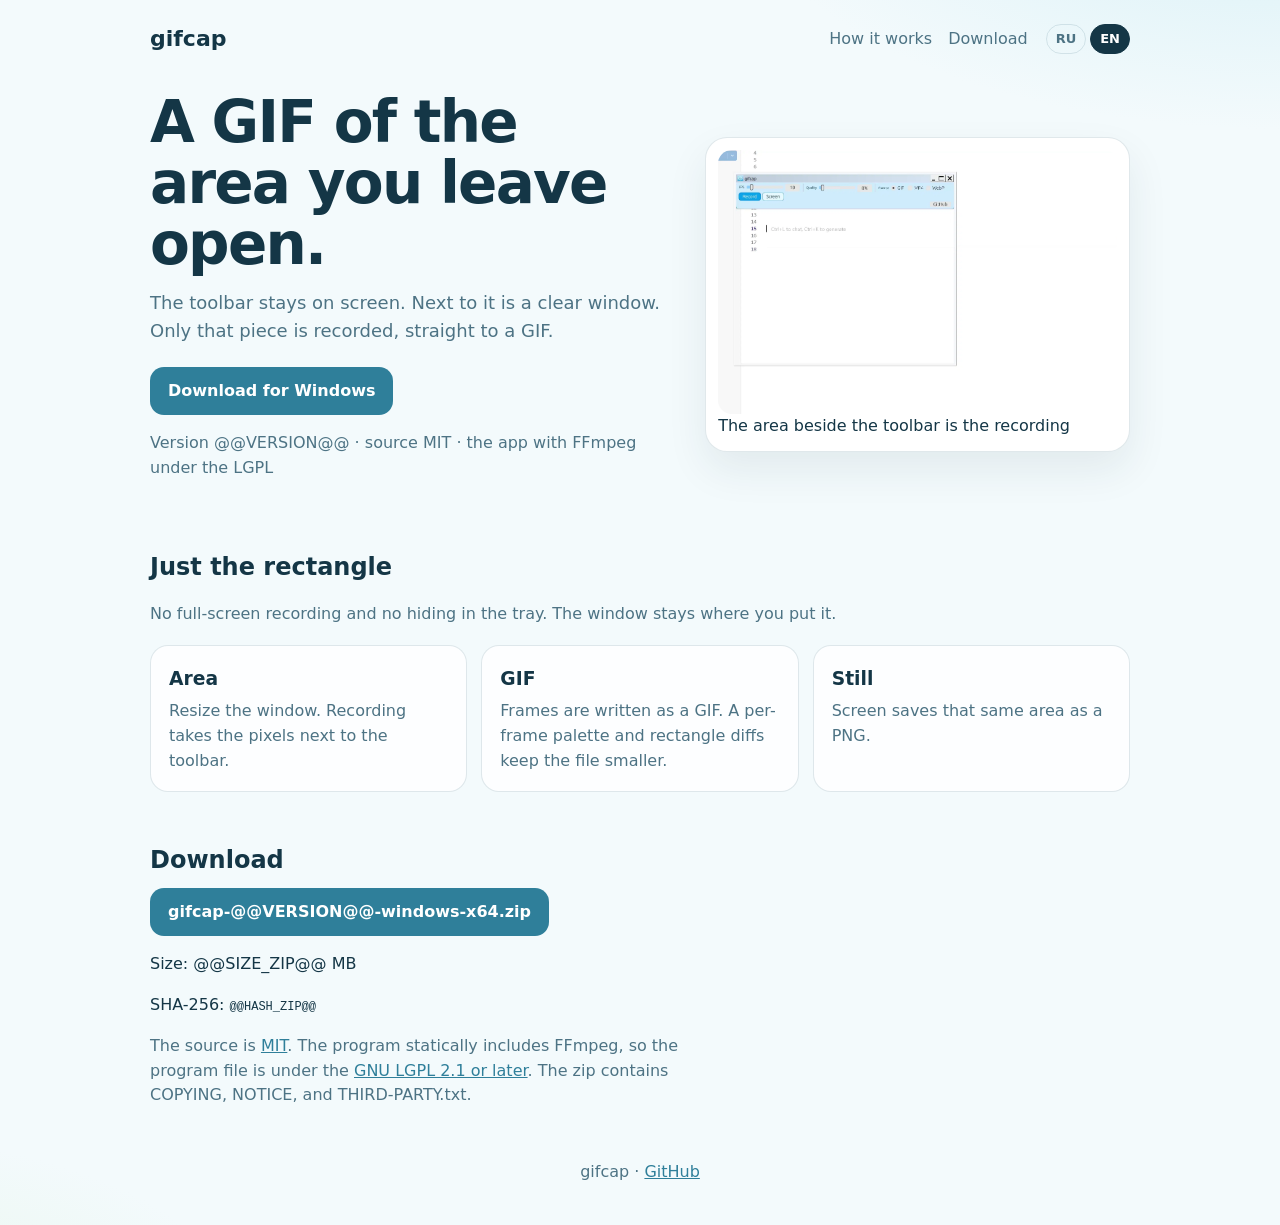
==== site/index.html @ 47cbdba3 "Keep gifcap to GIF of the framed area and publish it like a small release. Full-screen recording, th" ====
<!DOCTYPE html>
<html lang="ru" data-size-unit="МБ">
<head>
  <meta charset="UTF-8">
  <meta name="viewport" content="width=device-width, initial-scale=1">
  <title>gifcap — запись GIF выбранной области экрана</title>
  <meta name="description" content="gifcap записывает GIF той области экрана, которую вы оставили рядом с панелью. Маленькая программа для Windows, без записи всего экрана.">
  <meta name="robots" content="index, follow">
  <link rel="canonical" href="https://machine202502.github.io/gifcap/">
  <link rel="alternate" hreflang="ru" href="https://machine202502.github.io/gifcap/">
  <link rel="alternate" hreflang="en" href="https://machine202502.github.io/gifcap/en/">
  <link rel="alternate" hreflang="x-default" href="https://machine202502.github.io/gifcap/en/">
  <meta property="og:title" content="gifcap — запись GIF выбранной области">
  <meta property="og:description" content="Обведите участок экрана и получите GIF. Windows.">
  <meta property="og:url" content="https://machine202502.github.io/gifcap/">
  <meta property="og:image" content="https://machine202502.github.io/gifcap/assets/screenshot.webp">
  <link rel="stylesheet" href="styles.css">
  <script>
    (function () {
      var chosen = null;
      try { chosen = localStorage.getItem("gifcap-lang"); } catch (e) {}
      var want = chosen === "ru" || chosen === "en" ? chosen : null;
      if (!want) {
        var langs = navigator.languages || [navigator.language || "en"];
        want = "en";
        for (var i = 0; i < langs.length; i++) {
          var tag = String(langs[i]).toLowerCase();
          if (tag.indexOf("ru") === 0) { want = "ru"; break; }
          if (tag.indexOf("en") === 0) { want = "en"; break; }
        }
      }
      var here = document.documentElement.lang.indexOf("ru") === 0 ? "ru" : "en";
      var bot = /bot|crawl|spider|slurp|facebookexternalhit|preview/i.test(navigator.userAgent);
      if (!bot && want !== here) location.replace(here === "ru" ? "en/" : "../");
    })();
  </script>
</head>
<body>
  <header class="nav">
    <a class="brand" href="#top">gifcap</a>
    <nav class="nav-links">
      <a href="#how">Как это работает</a>
      <a href="#download">Скачать</a>
    </nav>
    <nav class="langs" aria-label="Язык">
      <a href="./" hreflang="ru" lang="ru" data-lang-set="ru" aria-current="true">RU</a>
      <a href="en/" hreflang="en" lang="en" data-lang-set="en">EN</a>
    </nav>
  </header>
  <main id="top">
    <section class="hero">
      <div>
        <h1>GIF той области, которую вы оставили.</h1>
        <p class="lead">Панель остаётся на экране. Под ней или над ней — прозрачное окно. Записывается только этот кусок, сразу в GIF.</p>
        <a class="btn" data-dl-zip href="https://github.com/machine202502/gifcap/releases/latest/download/gifcap-@@VERSION@@-windows-x64.zip">Скачать для Windows</a>
        <p class="hint">Версия <span data-version>@@VERSION@@</span> · исходники MIT · программа с FFmpeg под LGPL</p>
      </div>
      <figure class="shot">
        <img src="assets/screenshot.webp" alt="Окно gifcap: панель сверху и область записи под ней">
        <figcaption>Область под панелью и есть запись</figcaption>
      </figure>
    </section>
    <section class="section" id="how">
      <h2>Только нужный прямоугольник</h2>
      <p class="section-sub">Нет записи всего экрана и нет сворачивания в трей. Окно остаётся там, куда вы его поставили.</p>
      <div class="cards">
        <article class="card"><h3>Область</h3><p>Измените размер окна. Запись берёт пиксели рядом с панелью.</p></article>
        <article class="card"><h3>GIF</h3><p>Кадры сразу пишутся в GIF. Палитра и прямоугольные отличия держат файл меньше без мыла.</p></article>
        <article class="card"><h3>Снимок</h3><p>Кнопка Screen сохраняет ту же область как PNG.</p></article>
      </div>
    </section>
    <section class="section" id="download">
      <h2>Скачать</h2>
      <div class="dl">
        <a class="btn" data-dl-zip href="https://github.com/machine202502/gifcap/releases/latest/download/gifcap-@@VERSION@@-windows-x64.zip">gifcap-<span data-version>@@VERSION@@</span>-windows-x64.zip</a>
        <p>Размер: <span data-size-zip>@@SIZE_ZIP@@ МБ</span></p>
        <p>SHA-256: <span class="hash" data-hash-zip>@@HASH_ZIP@@</span></p>
        <p class="license-note">Исходный код — <a href="https://github.com/machine202502/gifcap/blob/main/LICENSE">MIT</a>. В программе статически собран FFmpeg, поэтому файл программы под <a href="https://www.gnu.org/licenses/old-licenses/lgpl-2.1.html">GNU LGPL 2.1 или новее</a>. В архиве лежат COPYING, NOTICE и THIRD-PARTY.txt.</p>
      </div>
    </section>
  </main>
  <footer class="footer">gifcap · <a href="https://github.com/machine202502/gifcap">GitHub</a></footer>
  <script src="app.js"></script>
</body>
</html>
---- site/styles.css ----
:root {
  --bg: #f3fafc;
  --ink: #143646;
  --soft: #4d7384;
  --card: #ffffff;
  --line: rgba(61, 111, 134, 0.16);
  --accent: #2f7f9a;
}
* { box-sizing: border-box; }
body {
  margin: 0;
  font-family: "Segoe UI", system-ui, sans-serif;
  color: var(--ink);
  background:
    radial-gradient(900px 420px at 100% -10%, #d7f0f6, transparent 60%),
    radial-gradient(700px 380px at -10% 110%, #e7f6ea, transparent 55%),
    var(--bg);
  line-height: 1.55;
}
a { color: var(--accent); }
.nav, main, .footer { width: min(980px, calc(100% - 32px)); margin: 0 auto; }
.nav {
  display: flex;
  align-items: center;
  gap: 18px;
  padding: 22px 0 8px;
}
.brand { font-weight: 750; font-size: 22px; color: inherit; text-decoration: none; }
.nav-links { display: flex; gap: 16px; margin-left: auto; }
.nav-links a { color: var(--soft); text-decoration: none; }
.langs { display: flex; gap: 4px; }
.langs a {
  text-decoration: none;
  color: var(--soft);
  border: 1px solid var(--line);
  border-radius: 999px;
  padding: 4px 9px;
  font-size: 13px;
  font-weight: 700;
}
.langs a[aria-current="true"] { background: var(--ink); color: white; border-color: var(--ink); }
.hero { display: grid; grid-template-columns: 1.1fr 0.9fr; gap: 36px; align-items: center; padding: 28px 0 10px; }
h1 { font-size: clamp(36px, 5vw, 58px); line-height: 1.05; letter-spacing: -0.03em; margin: 0 0 14px; }
.lead { color: var(--soft); font-size: 18px; margin: 0 0 22px; }
.btn {
  display: inline-flex;
  align-items: center;
  justify-content: center;
  background: var(--accent);
  color: white;
  text-decoration: none;
  border-radius: 14px;
  padding: 12px 18px;
  font-weight: 700;
}
.hint, .section-sub, .license-note, .footer { color: var(--soft); }
.shot {
  margin: 0;
  background: var(--card);
  border: 1px solid var(--line);
  border-radius: 22px;
  padding: 12px;
  box-shadow: 0 18px 40px rgba(20, 54, 70, 0.08);
}
.shot img { width: 100%; border-radius: 14px; display: block; cursor: zoom-in; }
.section { padding: 42px 0 8px; }
.section h2 { margin: 0 0 8px; }
.cards { display: grid; grid-template-columns: repeat(3, 1fr); gap: 14px; margin-top: 18px; }
.card { background: rgba(255,255,255,0.8); border: 1px solid var(--line); border-radius: 18px; padding: 18px; }
.card h3 { margin: 0 0 6px; }
.card p { margin: 0; color: var(--soft); }
.dl { max-width: 560px; }
.hash { font-family: Consolas, monospace; font-size: 12px; word-break: break-all; }
.footer { padding: 28px 0 40px; text-align: center; }
.lightbox {
  width: 100vw; height: 100vh; max-width: none; margin: 0; border: 0; background: transparent; padding: 0;
}
.lightbox[open] { display: grid; place-items: center; }
.lightbox::backdrop { background: rgba(12, 28, 36, 0.78); backdrop-filter: blur(12px); }
.lightbox img { max-width: min(960px, calc(100vw - 40px)); max-height: calc(100vh - 80px); border-radius: 16px; }
.lightbox figcaption { color: #f4fbfd; text-align: center; margin-top: 10px; }
@media (max-width: 800px) {
  .hero, .cards { grid-template-columns: 1fr; }
  .nav-links { display: none; }
}
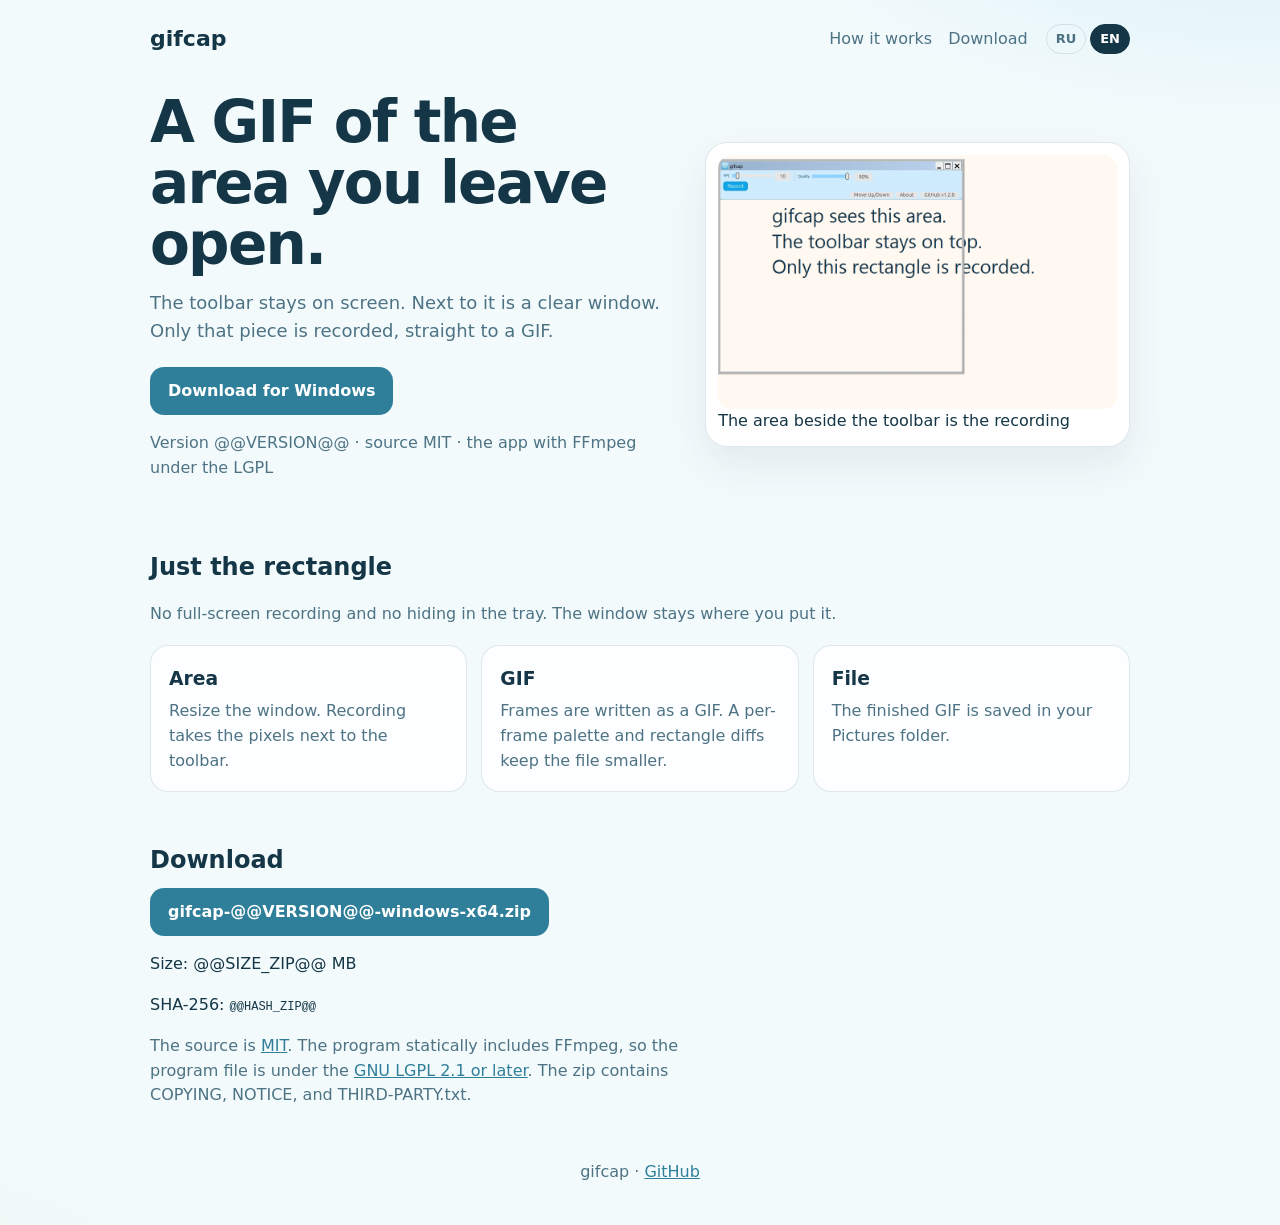
==== commit c1707988: "Describe gifcap as GIF recording of the framed area. The site no longer offers a still-image capture" ====
--- a/site/index.html
+++ b/site/index.html
@@ -66,7 +66,7 @@
       <div class="cards">
         <article class="card"><h3>Область</h3><p>Измените размер окна. Запись берёт пиксели рядом с панелью.</p></article>
         <article class="card"><h3>GIF</h3><p>Кадры сразу пишутся в GIF. Палитра и прямоугольные отличия держат файл меньше без мыла.</p></article>
-        <article class="card"><h3>Снимок</h3><p>Кнопка Screen сохраняет ту же область как PNG.</p></article>
+        <article class="card"><h3>Файл</h3><p>Готовый GIF появляется в папке «Изображения».</p></article>
       </div>
     </section>
     <section class="section" id="download">
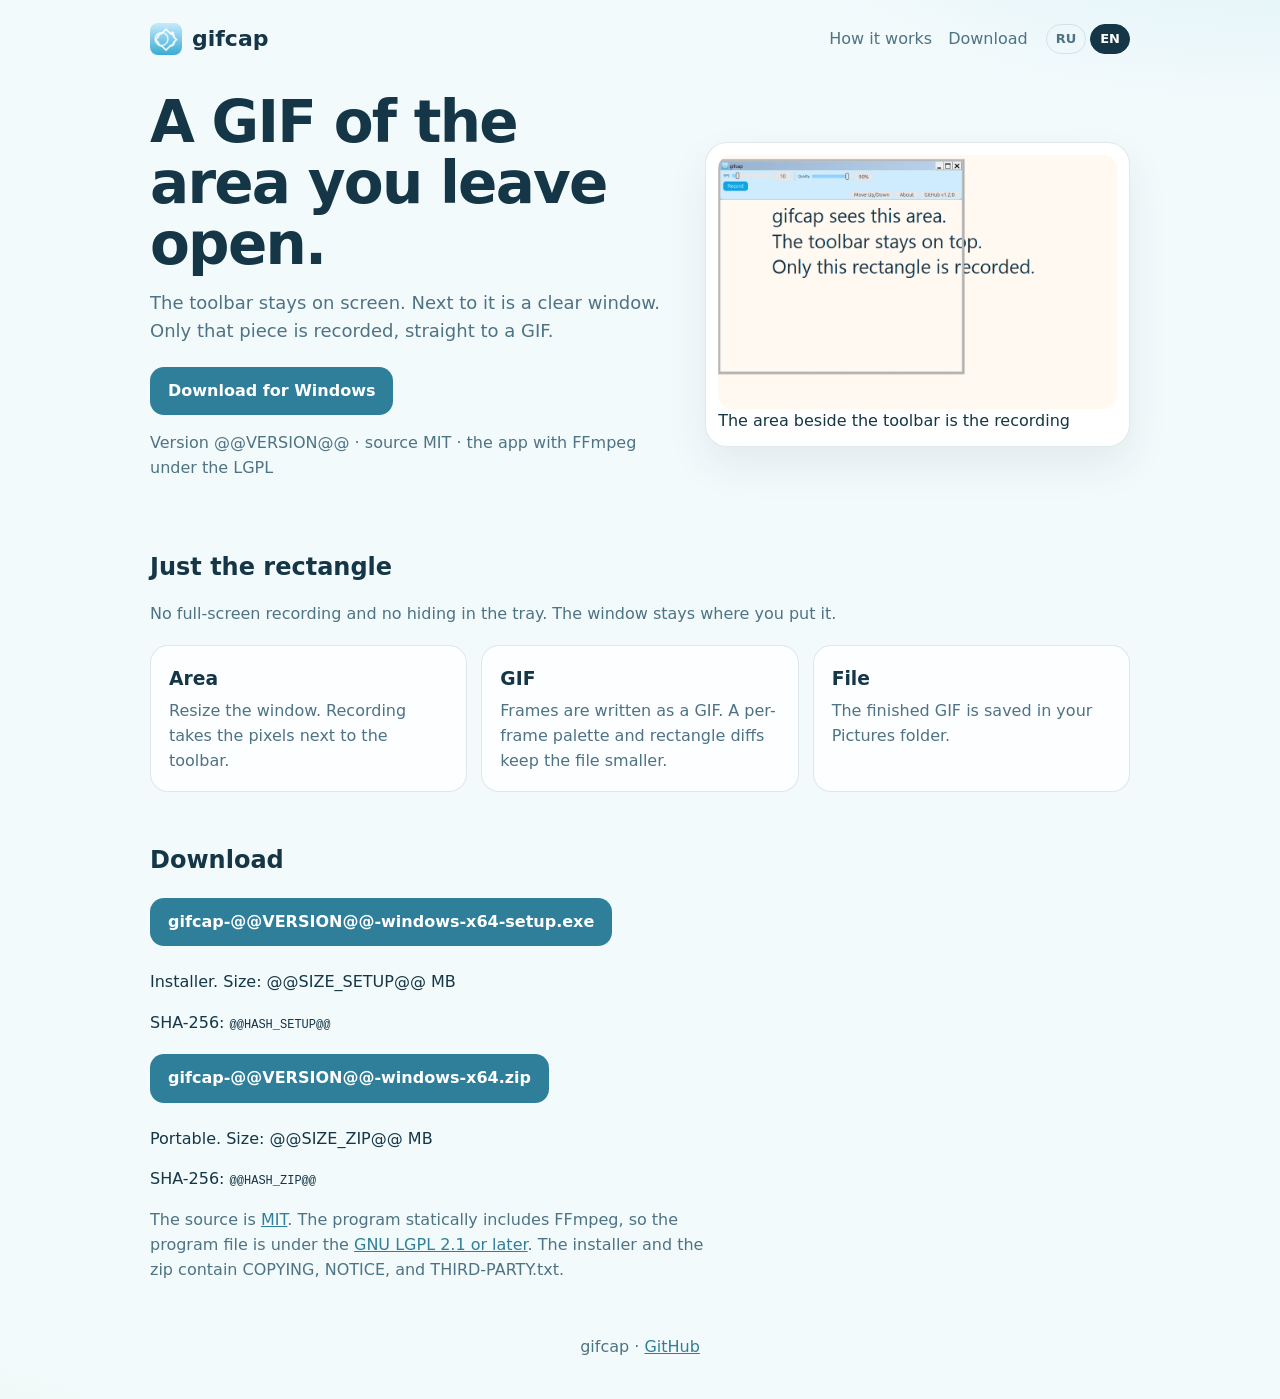
==== commit 199b80c9: "Show About in its own window and ship an installer beside the zip. The capture hole hid the old Abou" ====
--- a/site/index.html
+++ b/site/index.html
@@ -14,6 +14,9 @@
   <meta property="og:description" content="Обведите участок экрана и получите GIF. Windows.">
   <meta property="og:url" content="https://machine202502.github.io/gifcap/">
   <meta property="og:image" content="https://machine202502.github.io/gifcap/assets/screenshot.webp">
+  <link rel="icon" href="favicon.ico" sizes="any">
+  <link rel="icon" type="image/png" href="assets/icon.png">
+  <link rel="apple-touch-icon" href="assets/icon.png">
   <link rel="stylesheet" href="styles.css">
   <script>
     (function () {
@@ -37,7 +40,7 @@
 </head>
 <body>
   <header class="nav">
-    <a class="brand" href="#top">gifcap</a>
+    <a class="brand" href="#top"><img src="assets/icon.png" alt="" width="32" height="32">gifcap</a>
     <nav class="nav-links">
       <a href="#how">Как это работает</a>
       <a href="#download">Скачать</a>
@@ -52,7 +55,7 @@
       <div>
         <h1>GIF той области, которую вы оставили.</h1>
         <p class="lead">Панель остаётся на экране. Под ней или над ней — прозрачное окно. Записывается только этот кусок, сразу в GIF.</p>
-        <a class="btn" data-dl-zip href="https://github.com/machine202502/gifcap/releases/latest/download/gifcap-@@VERSION@@-windows-x64.zip">Скачать для Windows</a>
+        <a class="btn" data-dl-setup href="https://github.com/machine202502/gifcap/releases/latest/download/gifcap-@@VERSION@@-windows-x64-setup.exe">Скачать для Windows</a>
         <p class="hint">Версия <span data-version>@@VERSION@@</span> · исходники MIT · программа с FFmpeg под LGPL</p>
       </div>
       <figure class="shot">
@@ -72,10 +75,15 @@
     <section class="section" id="download">
       <h2>Скачать</h2>
       <div class="dl">
+        <a class="btn" data-dl-setup href="https://github.com/machine202502/gifcap/releases/latest/download/gifcap-@@VERSION@@-windows-x64-setup.exe">gifcap-<span data-version>@@VERSION@@</span>-windows-x64-setup.exe</a>
+        <p>Установщик. Размер: <span data-size-setup>@@SIZE_SETUP@@ МБ</span></p>
+        <p>SHA-256: <span class="hash" data-hash-setup>@@HASH_SETUP@@</span></p>
+      </div>
+      <div class="dl">
         <a class="btn" data-dl-zip href="https://github.com/machine202502/gifcap/releases/latest/download/gifcap-@@VERSION@@-windows-x64.zip">gifcap-<span data-version>@@VERSION@@</span>-windows-x64.zip</a>
-        <p>Размер: <span data-size-zip>@@SIZE_ZIP@@ МБ</span></p>
+        <p>Портативная версия. Размер: <span data-size-zip>@@SIZE_ZIP@@ МБ</span></p>
         <p>SHA-256: <span class="hash" data-hash-zip>@@HASH_ZIP@@</span></p>
-        <p class="license-note">Исходный код — <a href="https://github.com/machine202502/gifcap/blob/main/LICENSE">MIT</a>. В программе статически собран FFmpeg, поэтому файл программы под <a href="https://www.gnu.org/licenses/old-licenses/lgpl-2.1.html">GNU LGPL 2.1 или новее</a>. В архиве лежат COPYING, NOTICE и THIRD-PARTY.txt.</p>
+        <p class="license-note">Исходный код — <a href="https://github.com/machine202502/gifcap/blob/main/LICENSE">MIT</a>. В программе статически собран FFmpeg, поэтому файл программы под <a href="https://www.gnu.org/licenses/old-licenses/lgpl-2.1.html">GNU LGPL 2.1 или новее</a>. Установщик и архив содержат COPYING, NOTICE и THIRD-PARTY.txt.</p>
       </div>
     </section>
   </main>
--- a/site/styles.css
+++ b/site/styles.css
@@ -25,7 +25,8 @@
   gap: 18px;
   padding: 22px 0 8px;
 }
-.brand { font-weight: 750; font-size: 22px; color: inherit; text-decoration: none; }
+.brand { display: inline-flex; align-items: center; gap: 10px; font-weight: 750; font-size: 22px; color: inherit; text-decoration: none; }
+.brand img { width: 32px; height: 32px; border-radius: 8px; }
 .nav-links { display: flex; gap: 16px; margin-left: auto; }
 .nav-links a { color: var(--soft); text-decoration: none; }
 .langs { display: flex; gap: 4px; }
@@ -69,7 +70,8 @@
 .card { background: rgba(255,255,255,0.8); border: 1px solid var(--line); border-radius: 18px; padding: 18px; }
 .card h3 { margin: 0 0 6px; }
 .card p { margin: 0; color: var(--soft); }
-.dl { max-width: 560px; }
+.dl { max-width: 560px; margin-top: 18px; }
+.dl .btn { margin-bottom: 8px; }
 .hash { font-family: Consolas, monospace; font-size: 12px; word-break: break-all; }
 .footer { padding: 28px 0 40px; text-align: center; }
 .lightbox {
